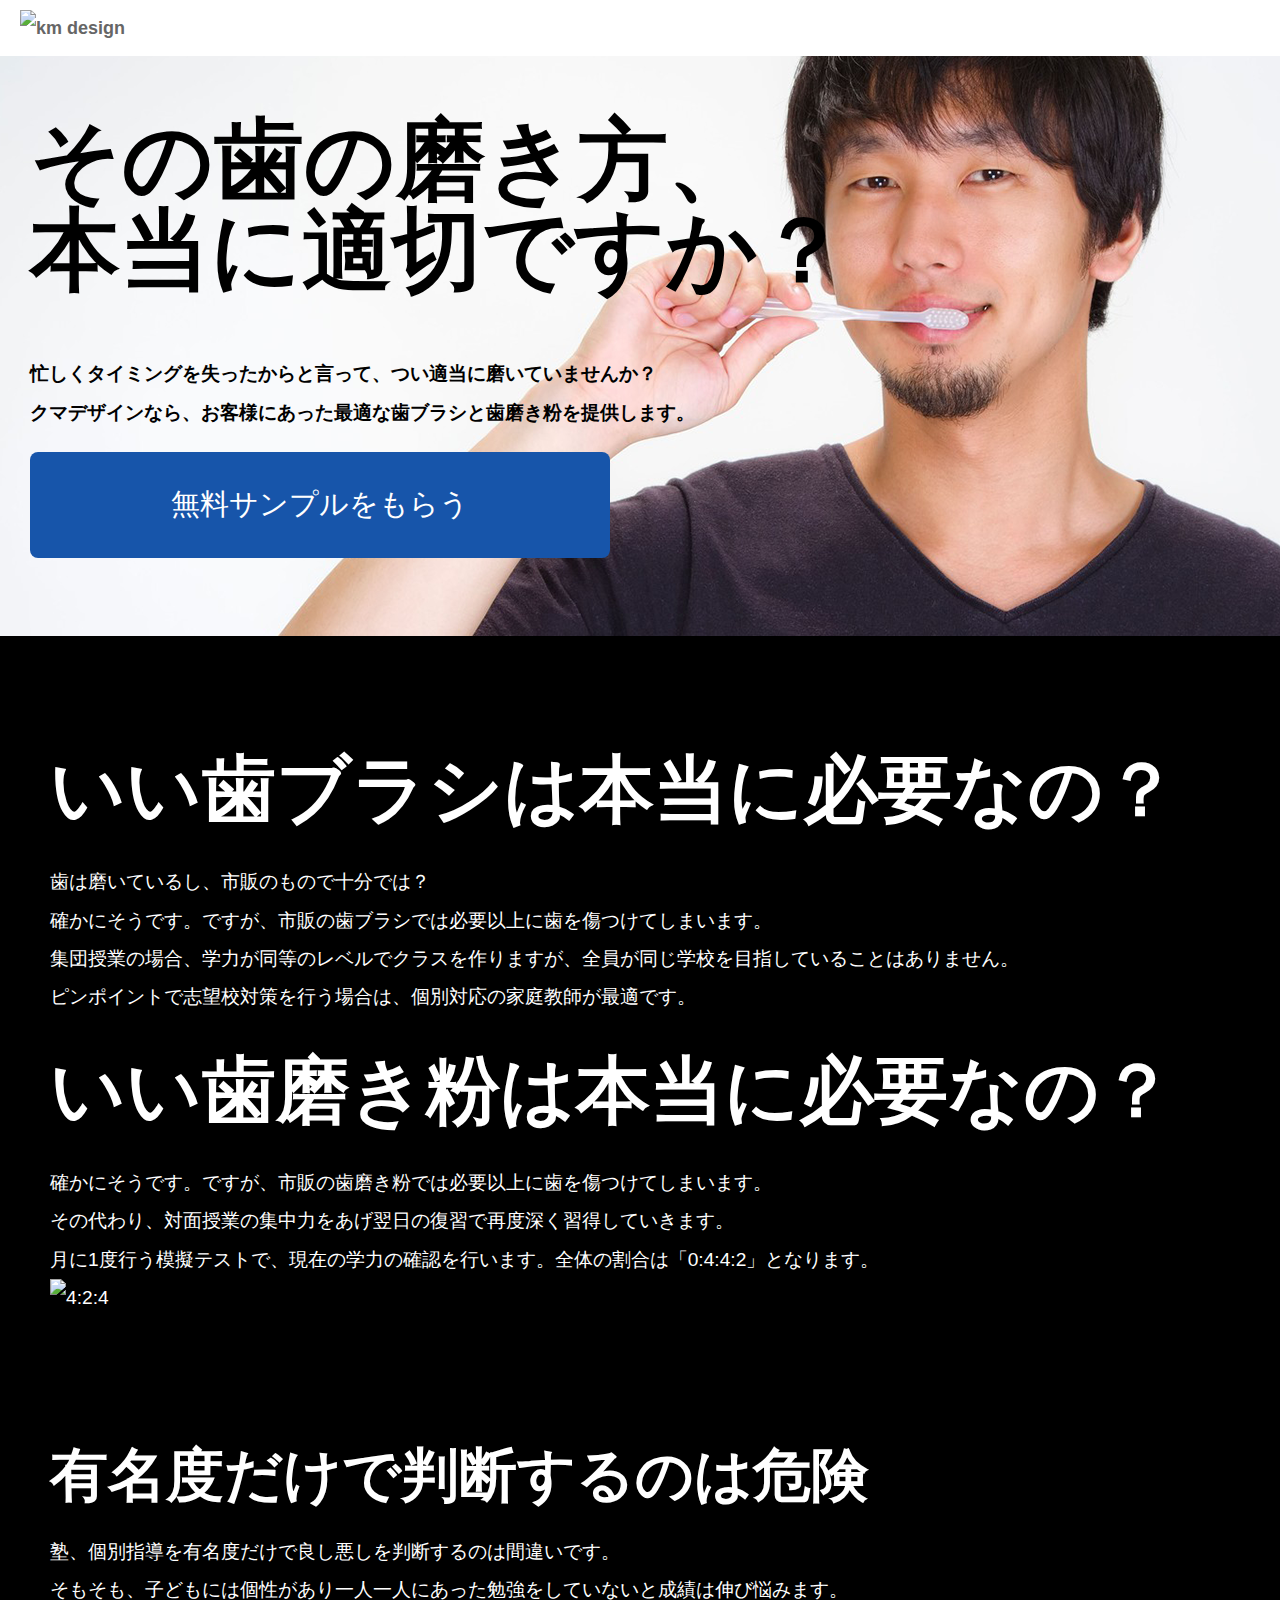
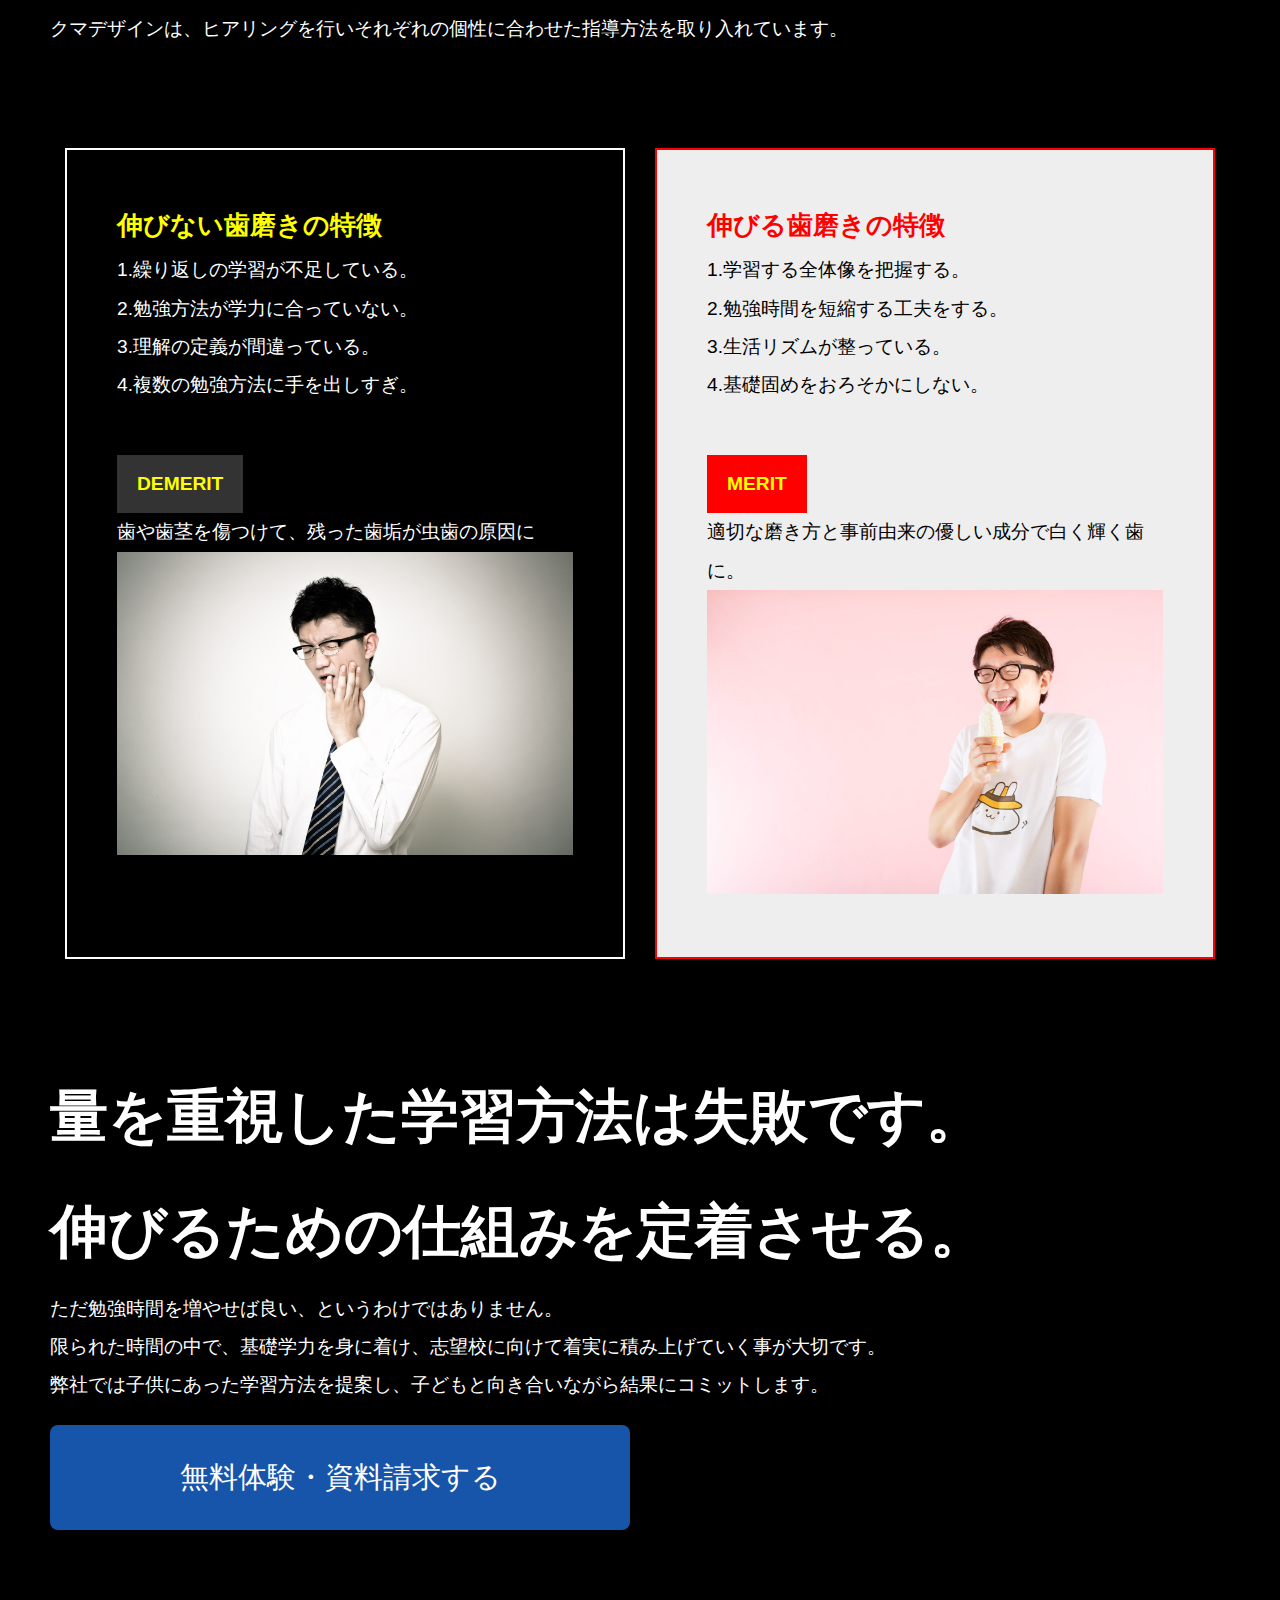
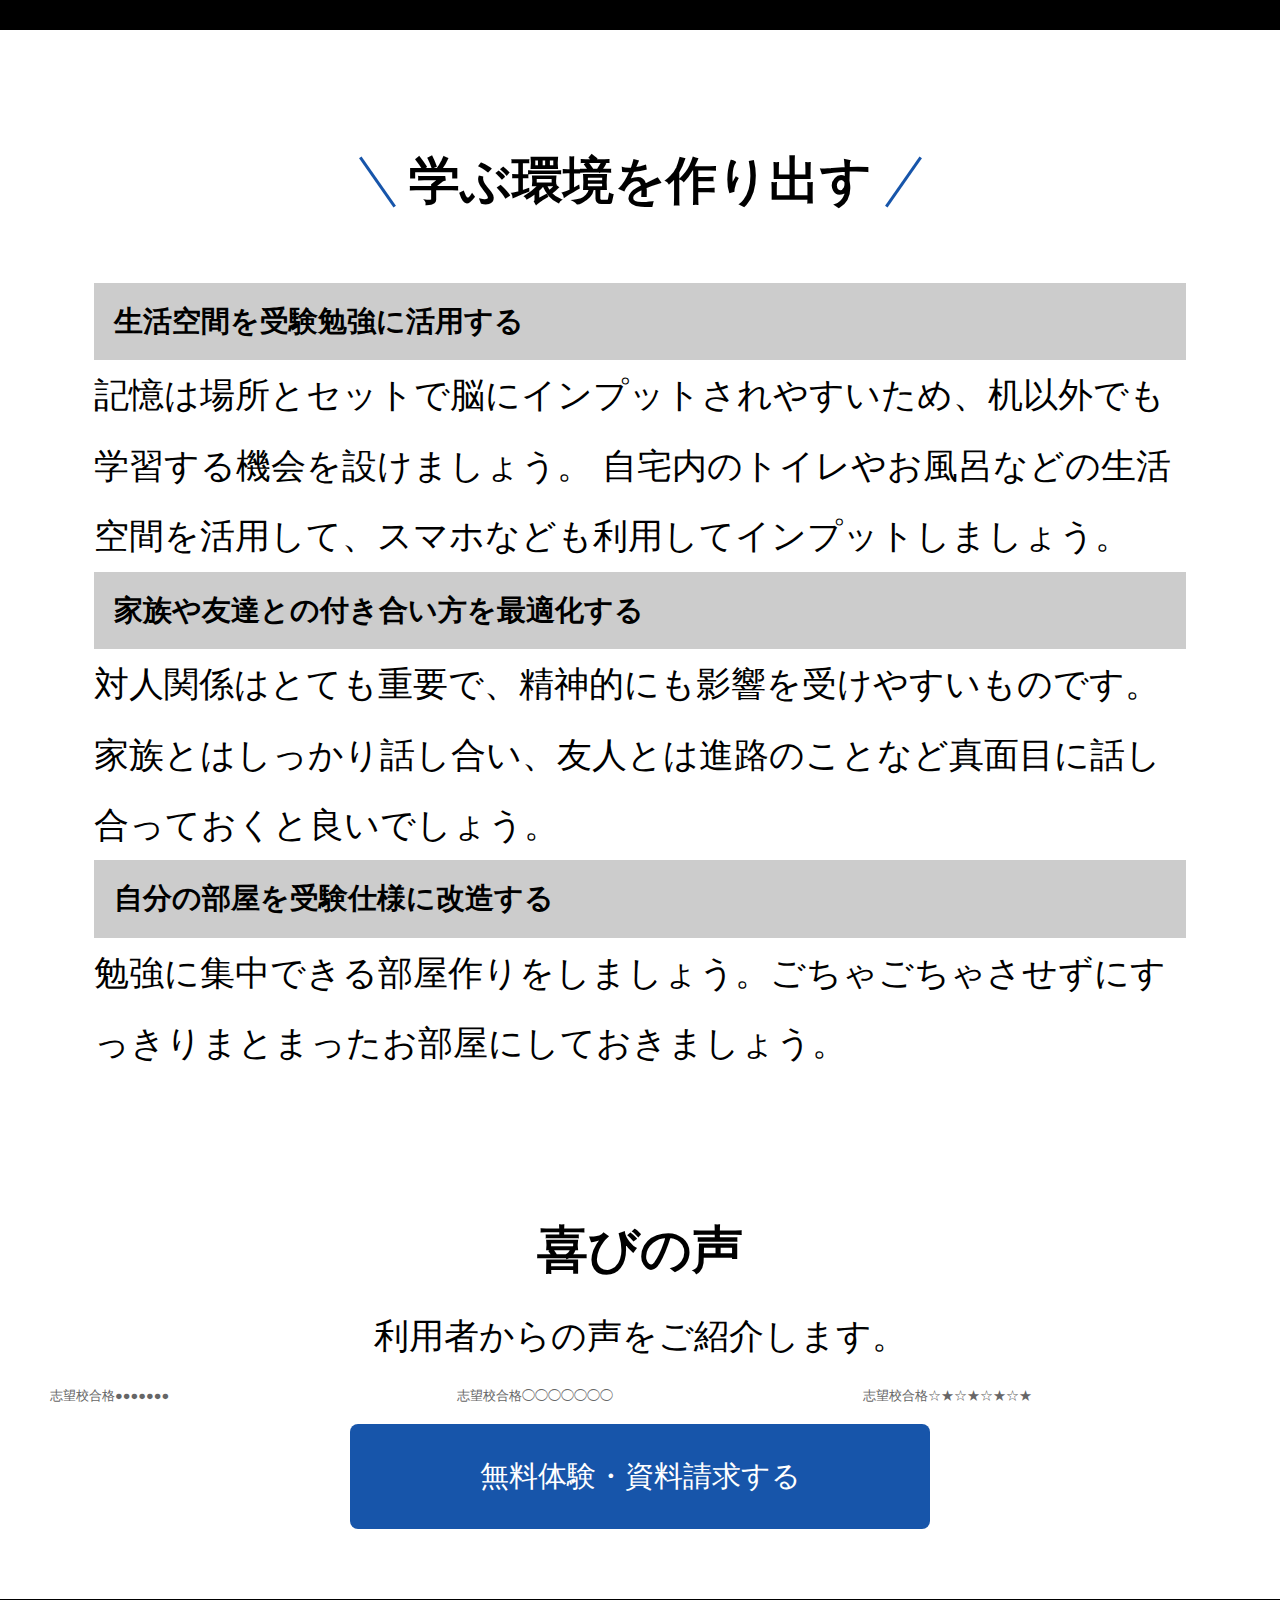
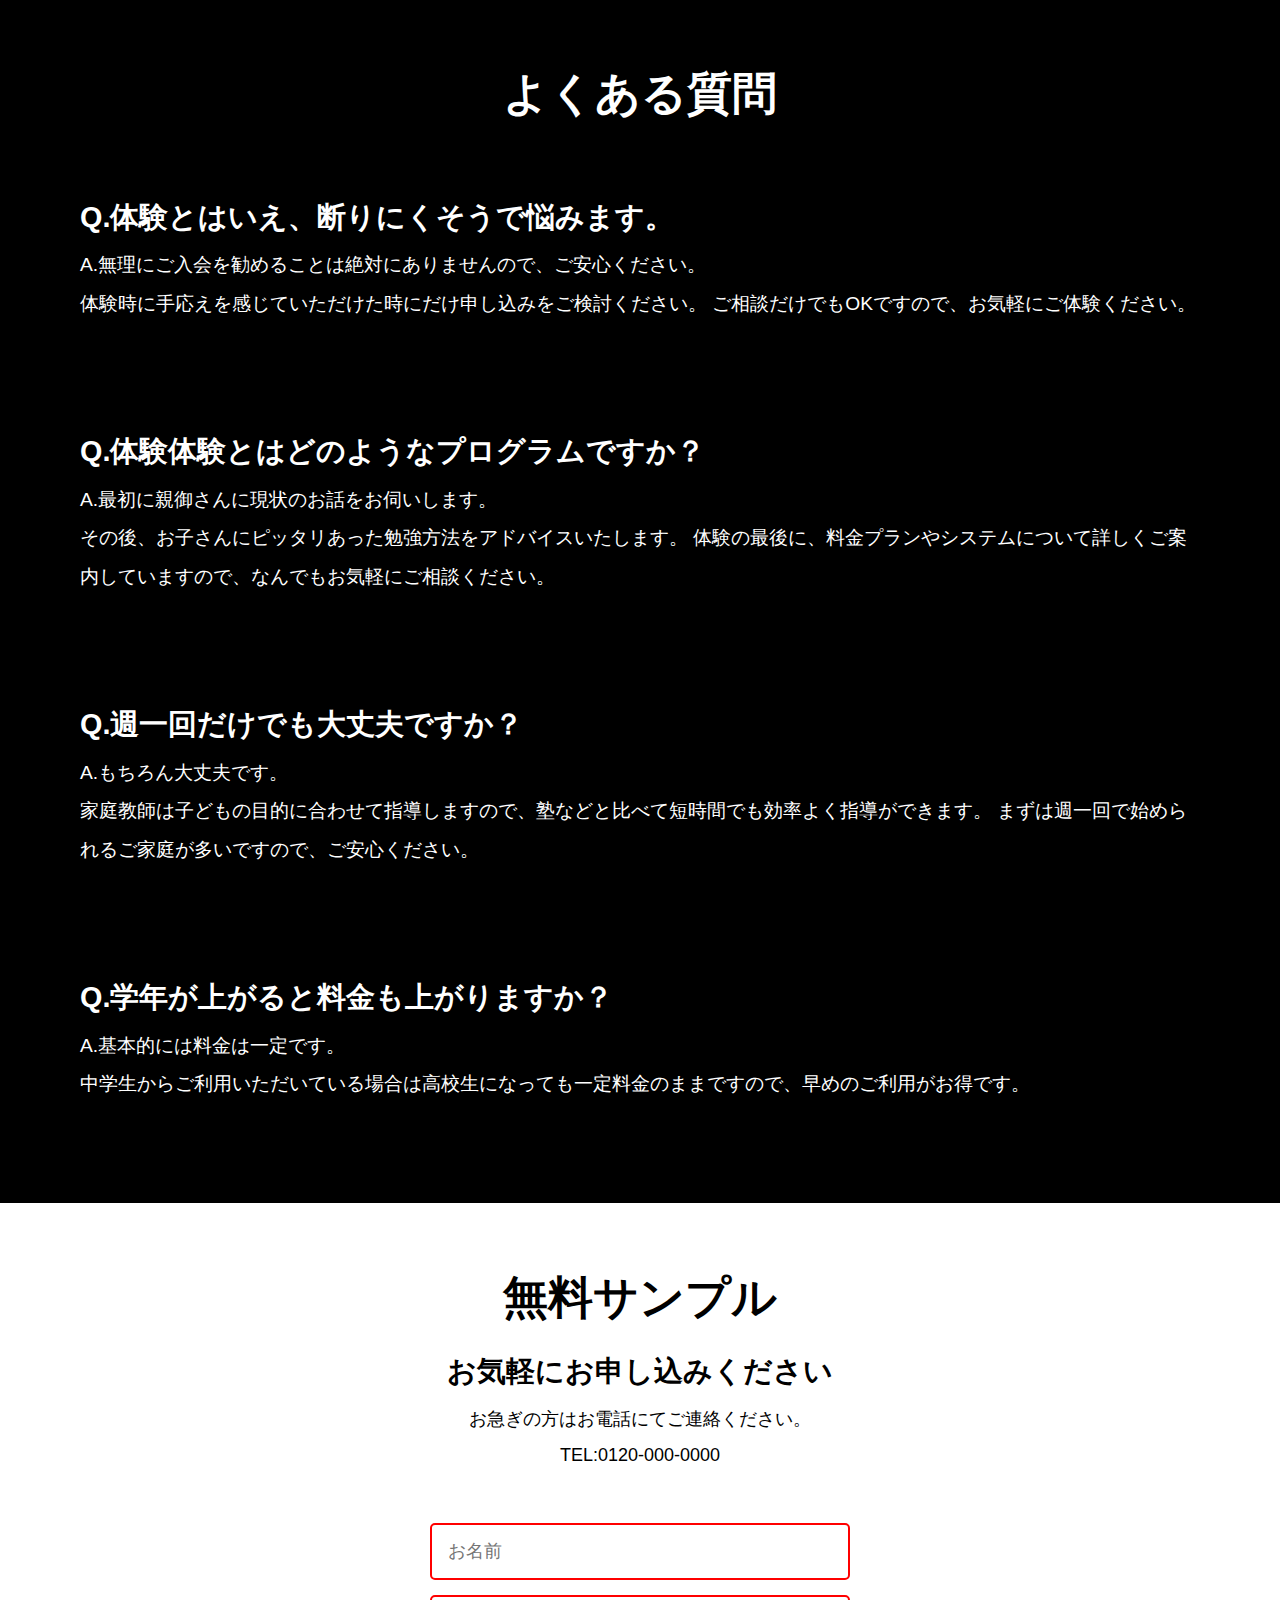
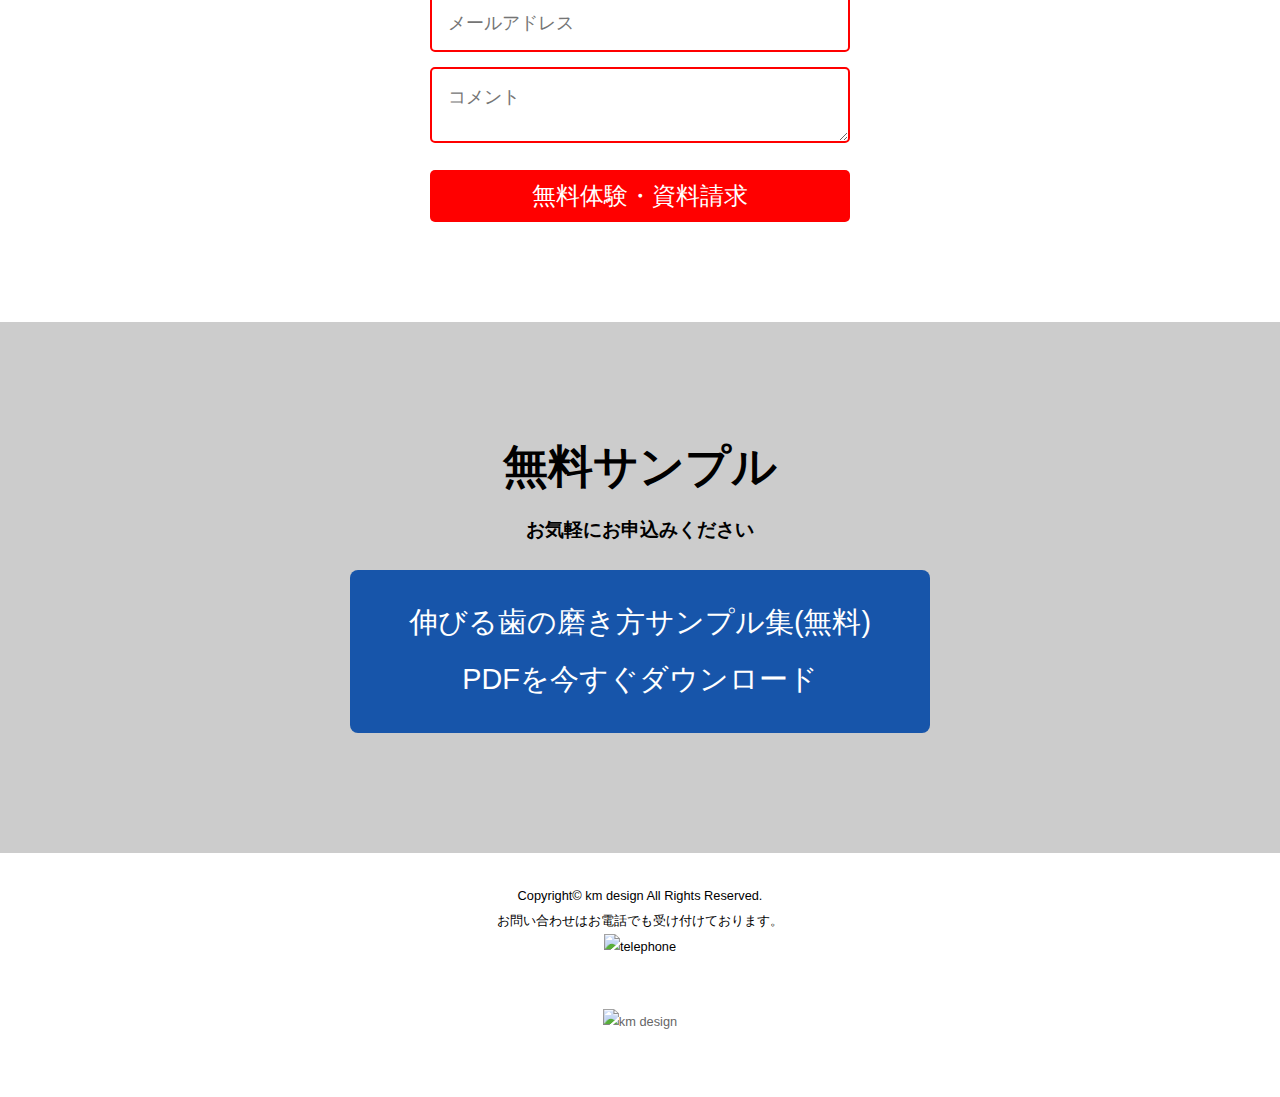
==== web/index.html @ d7f54d6c "Add files via upload" ====
<!doctype html>
<html lang="ja">
<head>
<meta charset="UTF-8">
<title>笑顔と白く輝く歯をつくる「クマデザイン」</title>
<meta name="viewport" content="width=device-width, initial-scale=1">
<meta name="Description" content="業界最安の家庭教師はクマデザイン">
<link href= "style.css" rel="stylesheet" type="text/css">
</head>

<body>
<div id="container">
	
<header>
<h1 id="logo"><a href="#"><img src="../平岡奈月/images/logo.png" alt="km design"></a></h1>
</header>
	
	
<main>
	<section>
	<div class="mainLayer">
		<div class="layer-txt">その歯の磨き方、<br />本当に適切ですか？</div>
		<div class="layer-bg"></div>
		<div class="layer-btn">
			<p>忙しくタイミングを失ったからと言って、つい適当に磨いていませんか？<br />
			クマデザインなら、お客様にあった最適な歯ブラシと歯磨き粉を提供します。</p>
			<div class="btnContactArea">
				<a href="#cta" class="btn_blue"><span class="bl__text">無料サンプルをもらう</span></a>
			</div>
		</div>
</div><!--mainLayer-->
</section>
	
	
	
<section>
	<div class="problem">
		<h2>いい歯ブラシは<span class="break-sm">本当に必要なの？</span></h2>
		<p>歯は磨いているし、市販のもので十分では？<br />
		<span class="break-sm">確かにそうです。</span>ですが、市販の歯ブラシでは必要以上に歯を傷つけてしまいます。<br />
			集団授業の場合、学力が同等のレベルでクラスを作りますが、全員が同じ学校を目指していることはありません。<br />
			ピンポイントで志望校対策を行う場合は、個別対応の家庭教師が最適です。</p>

		<h2>いい歯磨き粉は<span class="break-sm">本当に必要なの？</span></h2>
		<span class="break-sm">確かにそうです。</span>ですが、市販の歯磨き粉では必要以上に歯を傷つけてしまいます。<br />
		その代わり、対面授業の集中力をあげ翌日の復習で再度深く習得していきます。<br />
		<p>月に1度行う模擬テストで、現在の学力の確認を行います。全体の割合は「0:4:4:2」となります。</p>
		<img src="../平岡奈月/images/424.png" alt="4:2:4" class="ai">

		<h3>有名度だけで判断するのは危険</h3>
		<p>塾、個別指導を有名度だけで良し悪しを判断するのは間違いです。<br />
		そもそも、子どもには個性があり一人一人にあった勉強をしていないと成績は伸び悩みます。<br />
		クマデザインは、ヒアリングを行いそれぞれの個性に合わせた指導方法を取り入れています。</p>

			<div class="yesnoRow">
				<div class="yesnoBox">
				<h4>伸びない歯磨きの特徴</h4>
						<p>1.繰り返しの学習が不足している。</p>
						<p>2.勉強方法が学力に合っていない。</p>
						<p>3.理解の定義が間違っている。</p>
						<p>4.複数の勉強方法に手を出しすぎ。</p>
				<h5>DEMERIT</h5>
						<div class="pointDetail">歯や歯茎を傷つけて、残った歯垢が虫歯の原因に</div>
						<img src="images/bad.jpg" alt="虫歯">
				</div>
				<div class="yesnoBox yes">
				<h4>伸びる歯磨きの特徴</h4>
						<p>1.学習する全体像を把握する。</p>
						<p>2.勉強時間を短縮する工夫をする。</p>
						<p>3.生活リズムが整っている。</p>
						<p>4.基礎固めをおろそかにしない。</p>
				<h5>MERIT</h5>
						<div class="pointDetail">適切な磨き方と事前由来の優しい成分で白く輝く歯に。</div>
						<img src="images/good.jpg" alt="笑顔">
				</div>
			</div>

		<h3>量を重視した学習方法は失敗です。<br />伸びるための仕組みを定着させる。</h3>
				<p>ただ勉強時間を増やせば良い、というわけではありません。<br />
					限られた時間の中で、基礎学力を身に着け、志望校に向けて着実に積み上げていく事が大切です。</p>
				<p>弊社では子供にあった学習方法を提案し、子どもと向き合いながら結果にコミットします。</p>
			<div class="btnContactArea">
				<a href="#cta" class="btn_blue"><span class="bl__text">無料体験・資料請求する</span></a>
		</div>
	</div><!--problem-->
	</section>



	<section>
	<div class="howto">
	<h2>学ぶ環境を作り出す</h2>
			<dl>
			<dt>生活空間を受験勉強に活用する</dt>
			<dd>記憶は場所とセットで脳にインプットされやすいため、机以外でも学習する機会を設けましょう。
				自宅内のトイレやお風呂などの生活空間を活用して、スマホなども利用してインプットしましょう。</dd>
			<dt>家族や友達との付き合い方を最適化する</dt>
			<dd>対人関係はとても重要で、精神的にも影響を受けやすいものです。
				家族とはしっかり話し合い、友人とは進路のことなど真面目に話し合っておくと良いでしょう。</dd>
			<dt>自分の部屋を受験仕様に改造する</dt>
			<dd>勉強に集中できる部屋作りをしましょう。ごちゃごちゃさせずにすっきりまとまったお部屋にしておきましょう。</dd>
			</dl>
	</div><!--howto-->
	</section>




	<section>
	<div class="works">
	<h2>喜びの声</h2>
	<p class="text-center">利用者からの声をご紹介します。</p>
			<div class="worksRow">
				<div class="worksBox">
						<a href="#" target="_blank"><img src="../平岡奈月/images/dog_douzo_kochirahe.png" alt=""><br />志望校合格●●●●●●●</a>
				</div>
				<div class="worksBox">
						<a href="#" target="_blank"><img src="../平岡奈月/images/fantsy_haneinu.png" alt=""><br />志望校合格◯◯◯◯◯◯◯</a>
				</div>
				<div class="worksBox">
						<a href="#" target="_blank"><img src="../平岡奈月/images/youkai_jinmenken.png" alt=""><br />志望校合格☆★☆★☆★☆★</a>
				</div>
				</div>
				<div class="btnContactArea">
						<a href="#cta" class="btn_blue m-auto"><span class="bl__text">無料体験・資料請求する</span></a>
				</div>
	</div><!--/works-->
	</section>




	<section>
	<div class="faq">
	<h2>よくある質問</h2>
		<div class="faqList">
			<div class="faqTitle">Q.体験とはいえ、断りにくそうで悩みます。</div>
				<div class="faqDetail">
				A.無理にご入会を勧めることは絶対にありませんので、ご安心ください。<br />
				体験時に手応えを感じていただけた時にだけ申し込みをご検討ください。
				ご相談だけでもOKですので、お気軽にご体験ください。
				</div>
			</div>
			<div class="faqList">
			<div class="faqTitle">Q.体験体験とはどのようなプログラムですか？</div>
				<div class="faqDetail">
				A.最初に親御さんに現状のお話をお伺いします。<br />
				その後、お子さんにピッタリあった勉強方法をアドバイスいたします。
				体験の最後に、料金プランやシステムについて詳しくご案内していますので、なんでもお気軽にご相談ください。
				</div>
			</div>
				<div class="faqList">
			<div class="faqTitle">Q.週一回だけでも大丈夫ですか？</div>
				<div class="faqDetail">
				A.もちろん大丈夫です。<br />
				家庭教師は子どもの目的に合わせて指導しますので、塾などと比べて短時間でも効率よく指導ができます。
				まずは週一回で始められるご家庭が多いですので、ご安心ください。
				</div>
			</div>
			<div class="faqList">
			<div class="faqTitle">Q.学年が上がると料金も上がりますか？</div>
				<div class="faqDetail">
				A.基本的には料金は一定です。<br />
				中学生からご利用いただいている場合は高校生になっても一定料金のままですので、早めのご利用がお得です。
				</div>
			</div>
	</div><!--faq-->
	</section>



	<section id="cta">
	<div class="cta">
	<h2>無料サンプル</h2>
	<h3>お気軽にお申し込みください</h3>
		<p>お急ぎの方はお電話にてご連絡ください。<br />TEL:0120-000-0000</p>
			<form>
				<input name="name" type="text" class="feedback-input" placeholder="お名前"/>
				<input name="email" type="text" class="feedback-input" placeholder="メールアドレス"/>
				<textarea name="text" class="feedback-input" placeholder="コメント"></textarea>
				<input type="submit" value="無料体験・資料請求"/>
			</form>
	</div><!--/cta-->
	</section>



	<section>
	<div class="download">
	<h2>無料サンプル</h2>
	<h3>お気軽にお申込みください</h3>
		<div class="btnContactArea">
			<a href="#cta" class="btn_blue m-auto"><span class="bl__text">伸びる歯の磨き方サンプル集(無料)<br />
			PDFを今すぐダウンロード</span></a>
		</div>
	</div><!--/download-->
	</section>
</main>

	
	
<footer>
<small>Copyright&copy; km design All Rights Reserved.</small><br />
お問い合わせはお電話でも受け付けております。
		<div><img src="../平岡奈月/images/footer_tel.jpg" alt="telephone"></div>
		<div class="footer-logo"><a href="#"><img src="../平岡奈月/images/logo.png" alt="km design"></a></div>
</footer>
	
</div><!--/container-->
</body>
</html>
---- web/style.css ----
@charset "UTF-8";
*{	
	box-sizing: border-box;
	margin: 0px;
	padding: 0px; 
	font-size: 100%;
}
body{
	margin: 0px;
	padding: 0px;
	color: #000;
	font-family: "遊ゴシック　Medium","Yu Gothic Medium","游ゴシック体",YuGothic,"ヒラギノ角ゴ　Pro W3", "Hiragino Kaku Gothic Pro","メイリオ",Meiryo, "MS Pゴシック","MS PGothic",sans-serif;
	font-size: 18px;
	line-height: 2;
	background: #fff;
}
img{
	border: none;
	max-width: 100%;
	height: auto;
}
a{
	color: #666;
	text-decoration: none;
	transition: 0.3s;
}

.text-center{text-align: center;}
.text-right{text-align: right;}
.text-left{text-align: left;}
.m-auto{margin: auto;}

#container{
	max-width: 1400px;
	margin: 0 auto;
	padding: 0;
}
header{padding: 10px 20px;}
header #logo img{width: 140px;}
footer{
	text-align: center;
	padding: 30px 0px 10px;
	font-size: 0.8rem;
}
footer .footer-logo{
	width: 100px;
	margin: 50px auto;
}
/*スマホ調整用*/
@media screen and (max-width:767px){
	#container{width: auto;}
	footer{
		text-align: center;
		padding: 10px;
		}
	.break-sm{display: block;}
}


.mainLayer{
	position: relative;
	height: 580px;
}
.mainLayer .layer-txt{
	line-height: 1;
	font-size: 5.6rem;
	font-weight: bold;
	padding: 60px 30px;
}
.mainLayer .layer-bg{
	width: 1400px;
	height: 580px;
	background:url("images/hamigakimen.png")no-repeat bottom right;
	position: absolute;
	z-index: -1;
	right: 0;
	bottom: 0;
}
.mainLayer .layer-btn{
	padding: 0px 30px;
}
.mainLayer .layer-btn p {
	font-size: 1.2rem;
	font-weight: bold;
}
/*スマホ調整用*/
@media screen and (max-width:767px){
	.mainLayer{height: auto;}
	.mainLayer .layer-txt{
		font-size: 2.2rem;
		padding: 40px 10px;
	}
	.mainLayer .layer-bg{
		width: auto;
		height: 460px;
		position: initial;
	}
	.mainLayer .layer-btn{
		padding: 30px 20px;
		width: auto;
	}
}


.problem{
	background: #000;
	font-size: 1.2rem;
	color: #fff;
	padding: 80px 50px;
}
.problem h2{
	font-size: 4.6rem; 
	font-weight: bold;
}
.problem h3{
	font-size: 3.6rem; 
	font-weight: bold;
	margin-top: 100px;
}
.problem h4{
	font-size: 1.6rem; 
	font-weight: bold;
	color: #ff0;
}
.problem h5{
	font-size: 1.2rem;
	font-weight: bold;
	color: #ff0;
	background: #333;
	display: inline-block;
	padding: 10px 20px;
	margin-top: 50px;
}
.problem img.ai{width: 80%}
.problem .yesnoRow{
	display: flex;
	justify-content: space-between;
	margin-top: 100px;
}
.problem .yesnoBox{
	width: 50%;
	border: solid 2px #fff;
	padding: 50px;
	margin: 0 15px;
}
.problem .yes{
	background: #eee;
	color: #000;
	border: solid 2px #f00;
}
.problem .yes h4{color: #f00;}
.problem .yes h5{background: #f00;}
/*スマホ調整用*/
@media screen and (max-width:767px){
	.problem {padding: 50px 20px;}
	.problem h2{
		font-size: 2.4rem;
		color: #ff0;
		line-height: 1.2;
		margin-bottom: 20px;
	}
	.problem h3{
		font-size: 2.2rem;
		color: #ff0;
		line-height: 1.2;
		margin-bottom: 20px;
	}
	.problem img.ai{width: 100%;}
	.problem .yesnoRow{display: block;}
	.problem .yesnoBox{
		width: 100%;
		padding: 20px;
		margin: 0 0 50px 0;}
}



.howto{
	font-size:2.2rem;
	color: #000;
	padding: 50px 30px;
	margin: auto;
	width: 90%;
}
.howto h2{
	font-size: 3.2rem; 
	font-weight: bold; 
	display: flex;
	justify-content: center;
	align-items: center;
	margin: 50px 0;
}
.howto h2::before, .howto h2::after{
	content:'';
	width: 3px;
	height: 60px;
	background: #1755aa;
}
.howto h2::before{
	margin-right: 30px;
	transform: rotate(-35deg);
}
.howto h2::after{
	margin-left: 30px;
	transform: rotate(35deg);
}
.howto dl{
	padding: 0px 0px;
	margin-bottom: 20px;
}
.howto dt{
	font-size: 1.8rem;
	font-weight: bold;
	background: #ccc;
	padding: 10px 20px;
}
.howt dd{
	font-size: 1.2rem;
	margin-bottom: 50px;
}
/*スマホ調整用*/
@media screen and (max-width:767px){
	.howto{
		padding: 0;
		width: 98%;
	}
	.howto h2{
		font-size: 1.8rem;
		padding: 20px 0;
	}
	.howto dt{font-size: 1.4rem;}
	.howto dd{padding: 20px;}
}




.works{
	font-size: 2.2rem;
	color: #000;
	padding: 50px 30px;
}
.works h2{
	font-size: 3.2rem;
	font-weight: bold;
	text-align: center;
}
.works .worksRow{
	display: flex;
	justify-content: space-between;
}
.works .worksRow .worksBox{
	width: calc(100%/3);
	padding: 0 20px;
	font-size: 0.8rem;
	line-height: 1rem;
}
/*スマホ調整用*/
@media screen and (max-width:767px){
	.works h2{font-size: 2.2rem;}
	.works p{font-size: 1.2rem;}
	.works .worksRow .worksbox{padding: 0 5px;}
}



.faq{
	background: #000;
	font-size: 1.2rem;
	color: #fff;
	padding: 50px 30px;
}
.faq h2{
	font-size: 2.8rem;
	font-weight: bold;
	text-align: center;
}
.faqList{padding: 50px;}
.faq .faqTitle{
	font-size: 1.8rem;
	font-weight: bold;}
.faq .faqDetail{    }
/*スマホ調整用*/
@media screen and (max-width:767px){
	.faq {padding: 30px 20px;}
	.faq .h2{
		font-size: 2.2rem;
		color: #ff0;
	}
	.faqList{
		padding: 0px 0px 50px 0px;
	}
}




.cta{
	padding: 50px 30px;
}
.cta h2{
	font-size: 2.8rem;
	font-weight: bold;
	text-align: center;
}
.cta h3{
	font-size: 1.8rem;
	font-weight: bold;
	text-align: center;
}
.cta p{text-align: center;}
.cta form{
	max-width: 420px;
	margin: 50px auto;
}
.cta .feedback-input{
	border-radius: 5px;
	border: 2px solid #f00;
	padding: 16px;
	margin-bottom: 15px;
	width: 100%;
}
.cta .feedback-input:focus{border: 2px solid #000;}
.ct textarea{
	height: 150px;
	line-height: 150%;
	resize: vertical;
}
[type="submit"]{
	width: 100%;
	background: #f00;
	border-radius: 5px;
	border: 0;
	cursor: pointer;
	color: #fff;
	font-size: 24px;
	padding: 10px 0px;
	transition: all 0.3s;
}
[type="submit"]:hover{background: #000;}
/*スマホ調整用*/
@media screen and (max-width:767px){
	.cta{padding: 30px 20px;}
	.cta h2{font-size: 1.8rem;}
}




.download{
	background: #ccc;
	padding: 100px 20px;
}
.download h2{
	font-size: 2.8rem;
	font-weight: bold;
	text-align: center;
}
.download h3{
	font-size: 1.2rem;
	font-weight: bold;
	text-align: center;
}
.download p{
	text-align: center;
	padding: 20px;
}
/*スマホ調整用*/
@media screen and (max-width:767px){
	.download{padding: 50px 20px;}
	.download h2{font-size: 1.8rem;}
	.download h3{text-align: left;}
	.download p{text-align: left;}
}




.btnContactArea{margin: 20px 0;}
.btnContactArea a.btn_blue{
	display: block;
	padding: 1.5rem 3.0rem;
	border-radius: 8px;
	transform: 0.3s;
	max-width: 580px;
	background: #1755aa;
}
.btnContactArea a.btn_blue span.bl__text{
	display: block;
	position: relative;
	text-align: center;
	color: #fff;
	font-size: 1.8rem;
}
a.btn_blue:hover{background: #01b5d0;}
/*スマホ調整用*/
@media screen and (max-width:767px){
	.btnContactArea a.btn_blue{
		max-width: 100px;
		padding: 1.5rem 1.2rem;
	}
	.btnContactArea a.btn_blue span.bl__text{font-size: 1.2rem;}
}
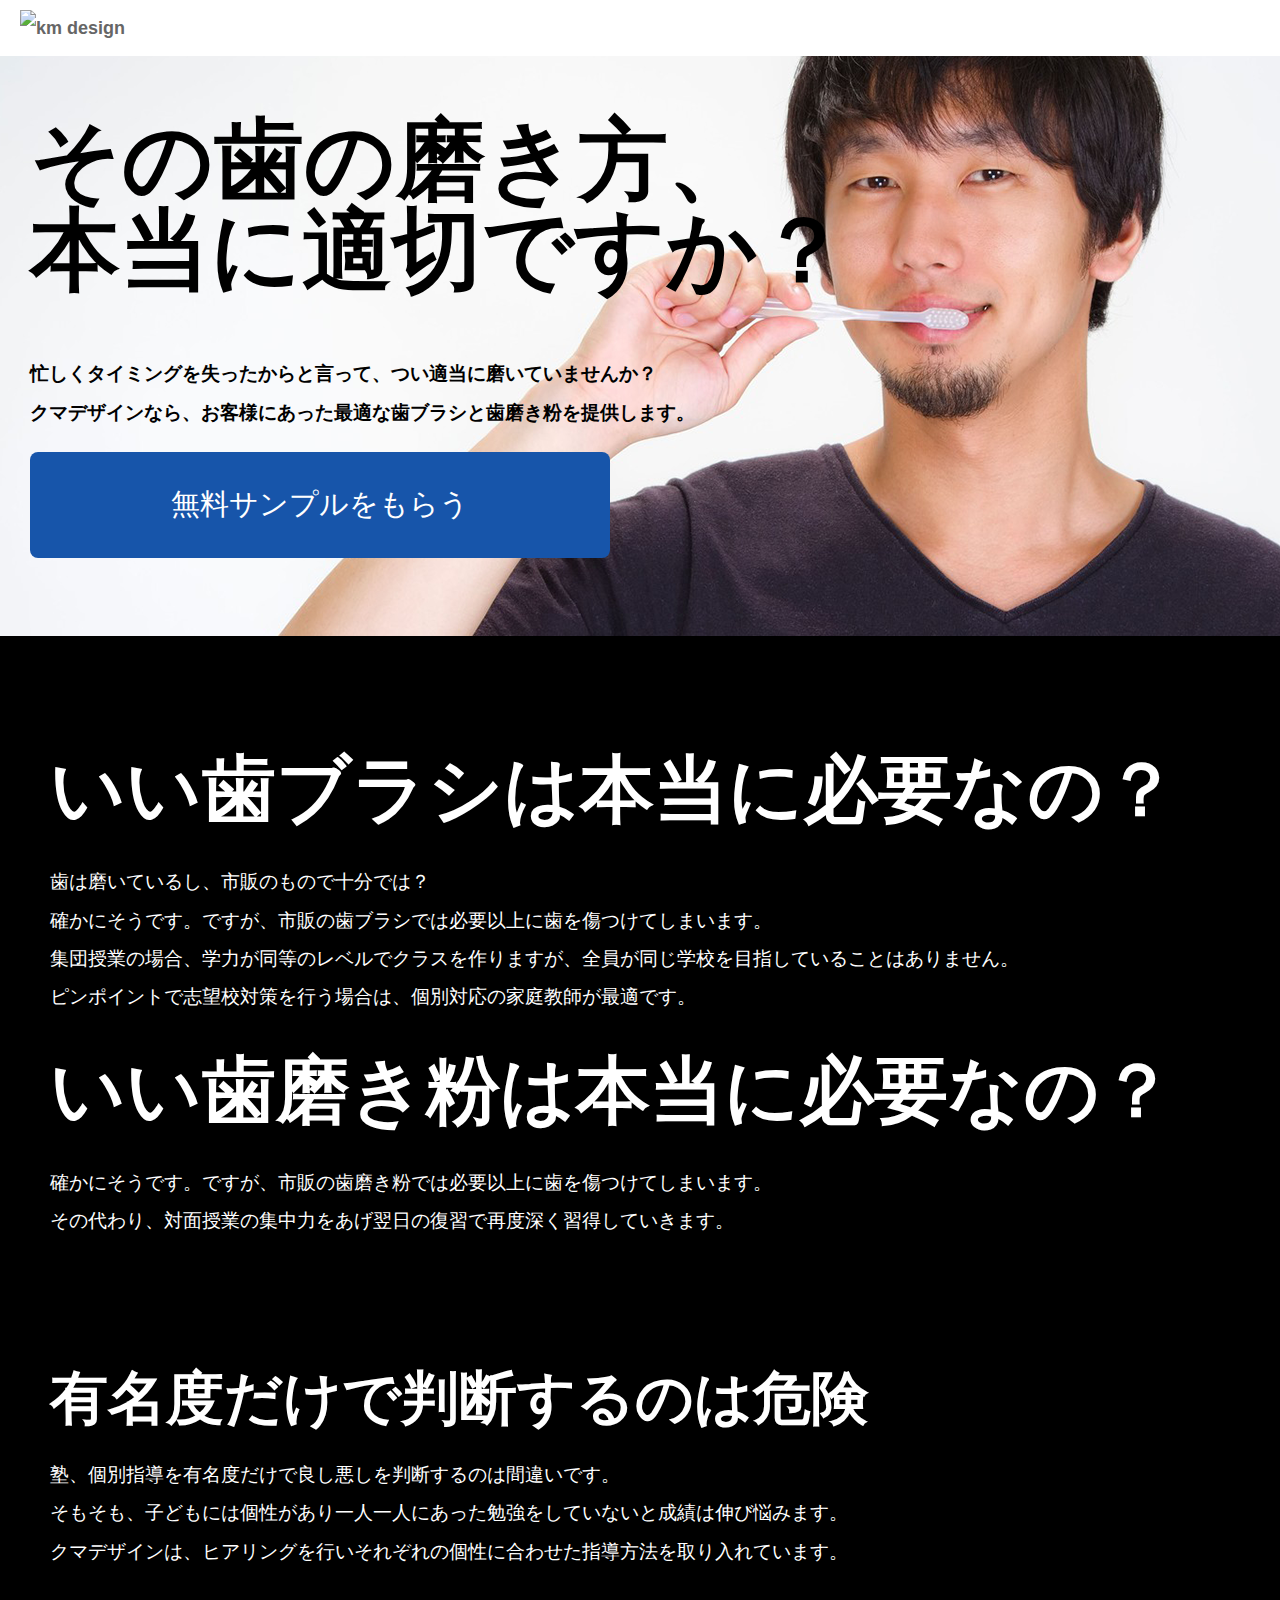
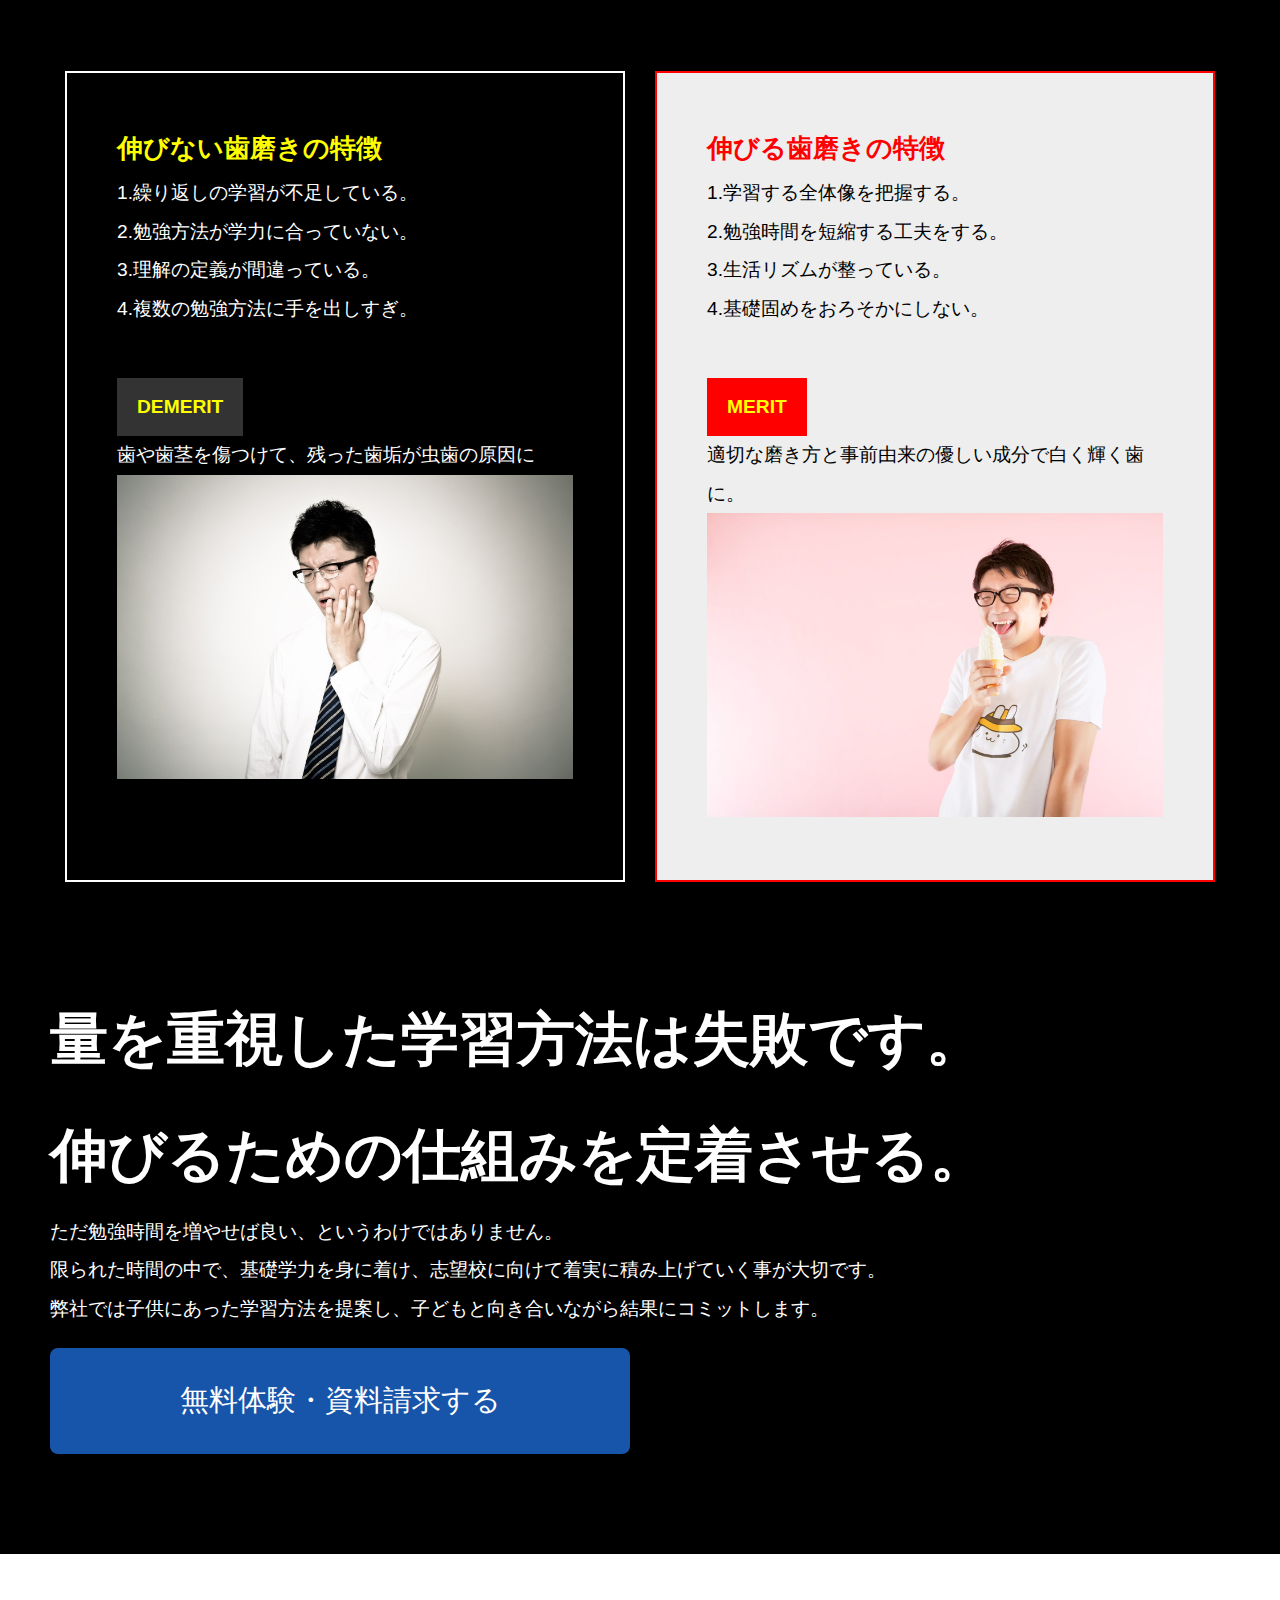
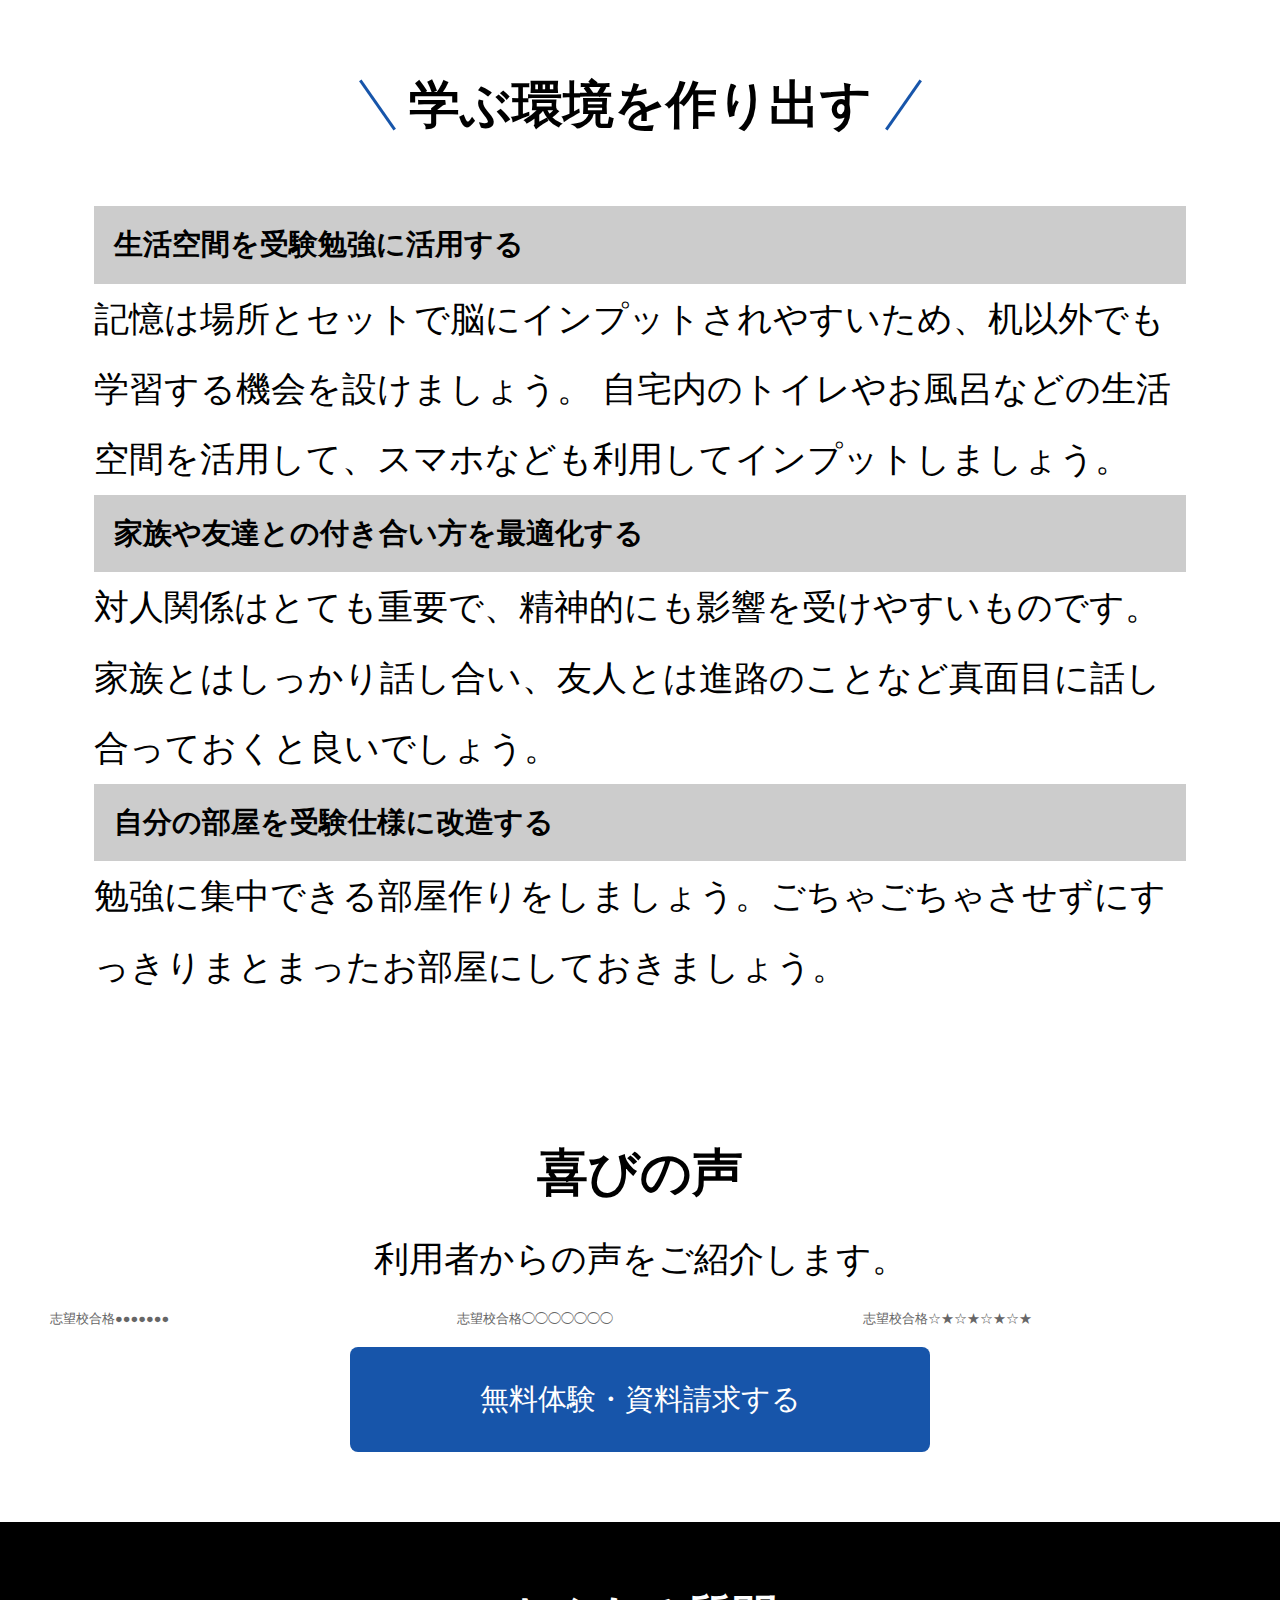
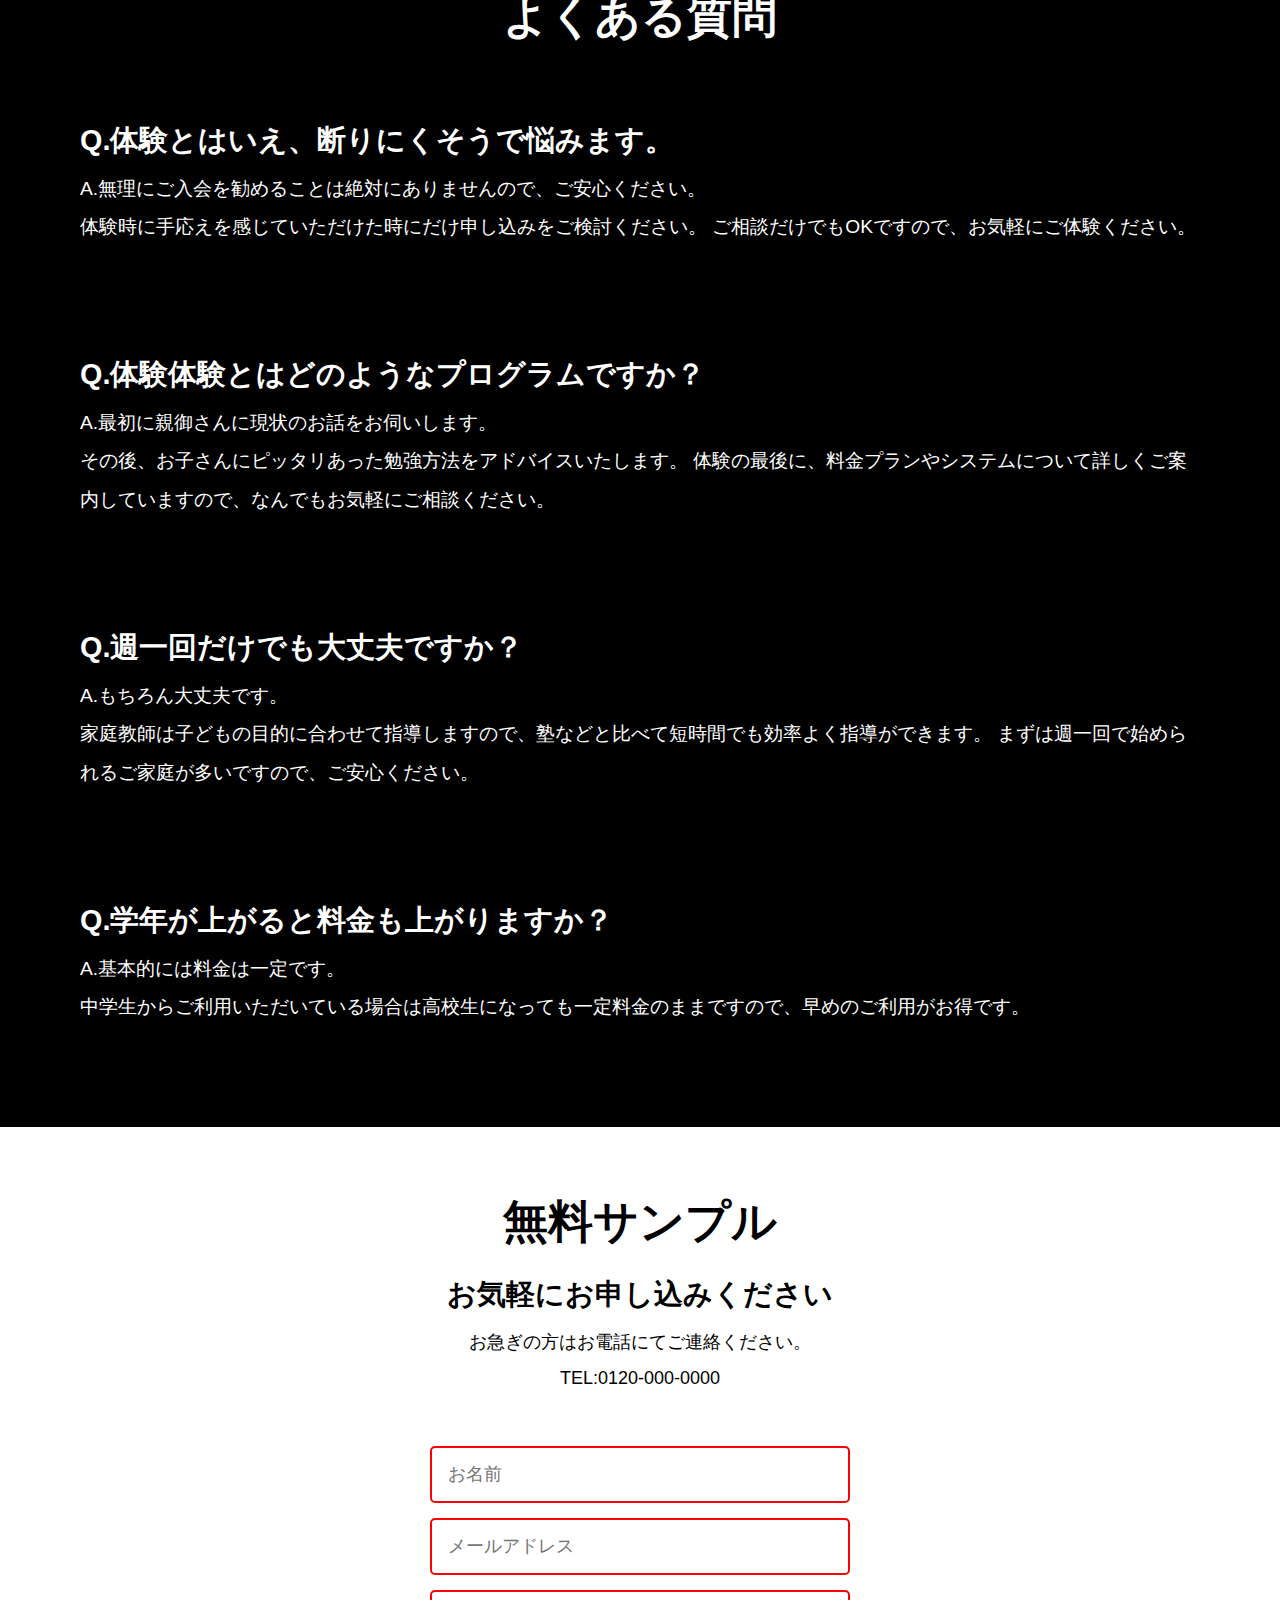
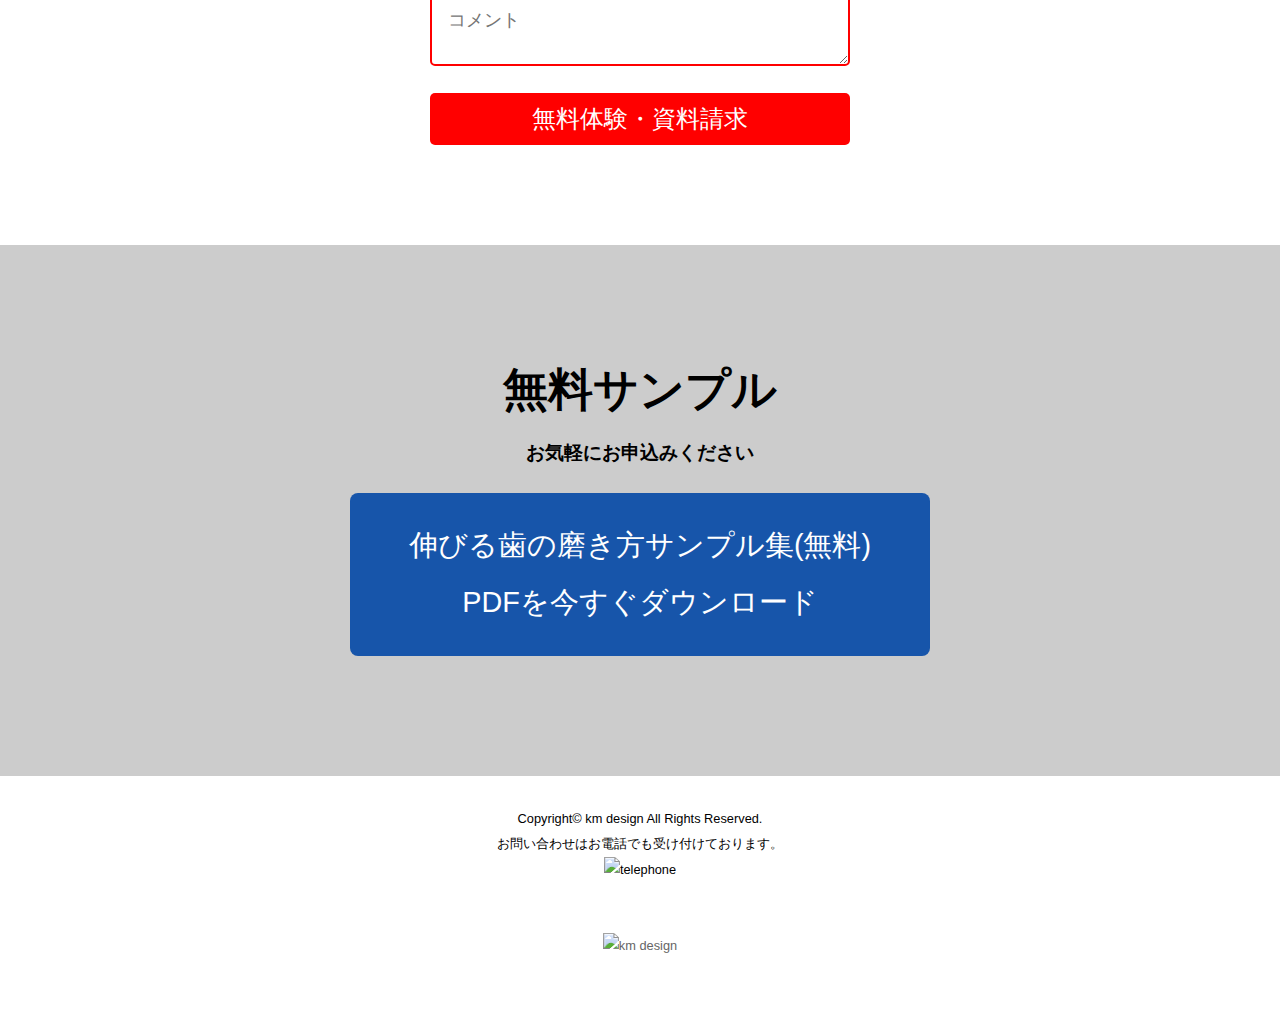
==== commit c8fe07af: "Add files via upload" ====
--- a/web/index.html
+++ b/web/index.html
@@ -12,7 +12,7 @@
 <div id="container">
 	
 <header>
-<h1 id="logo"><a href="#"><img src="../平岡奈月/images/logo.png" alt="km design"></a></h1>
+<h1 id="logo"><a href="#"><img src="../lp_tutor/images/logo.png" alt="km design"></a></h1>
 </header>
 	
 	
@@ -44,8 +44,7 @@
 		<h2>いい歯磨き粉は<span class="break-sm">本当に必要なの？</span></h2>
 		<span class="break-sm">確かにそうです。</span>ですが、市販の歯磨き粉では必要以上に歯を傷つけてしまいます。<br />
 		その代わり、対面授業の集中力をあげ翌日の復習で再度深く習得していきます。<br />
-		<p>月に1度行う模擬テストで、現在の学力の確認を行います。全体の割合は「0:4:4:2」となります。</p>
-		<img src="../平岡奈月/images/424.png" alt="4:2:4" class="ai">
+		
 
 		<h3>有名度だけで判断するのは危険</h3>
 		<p>塾、個別指導を有名度だけで良し悪しを判断するのは間違いです。<br />
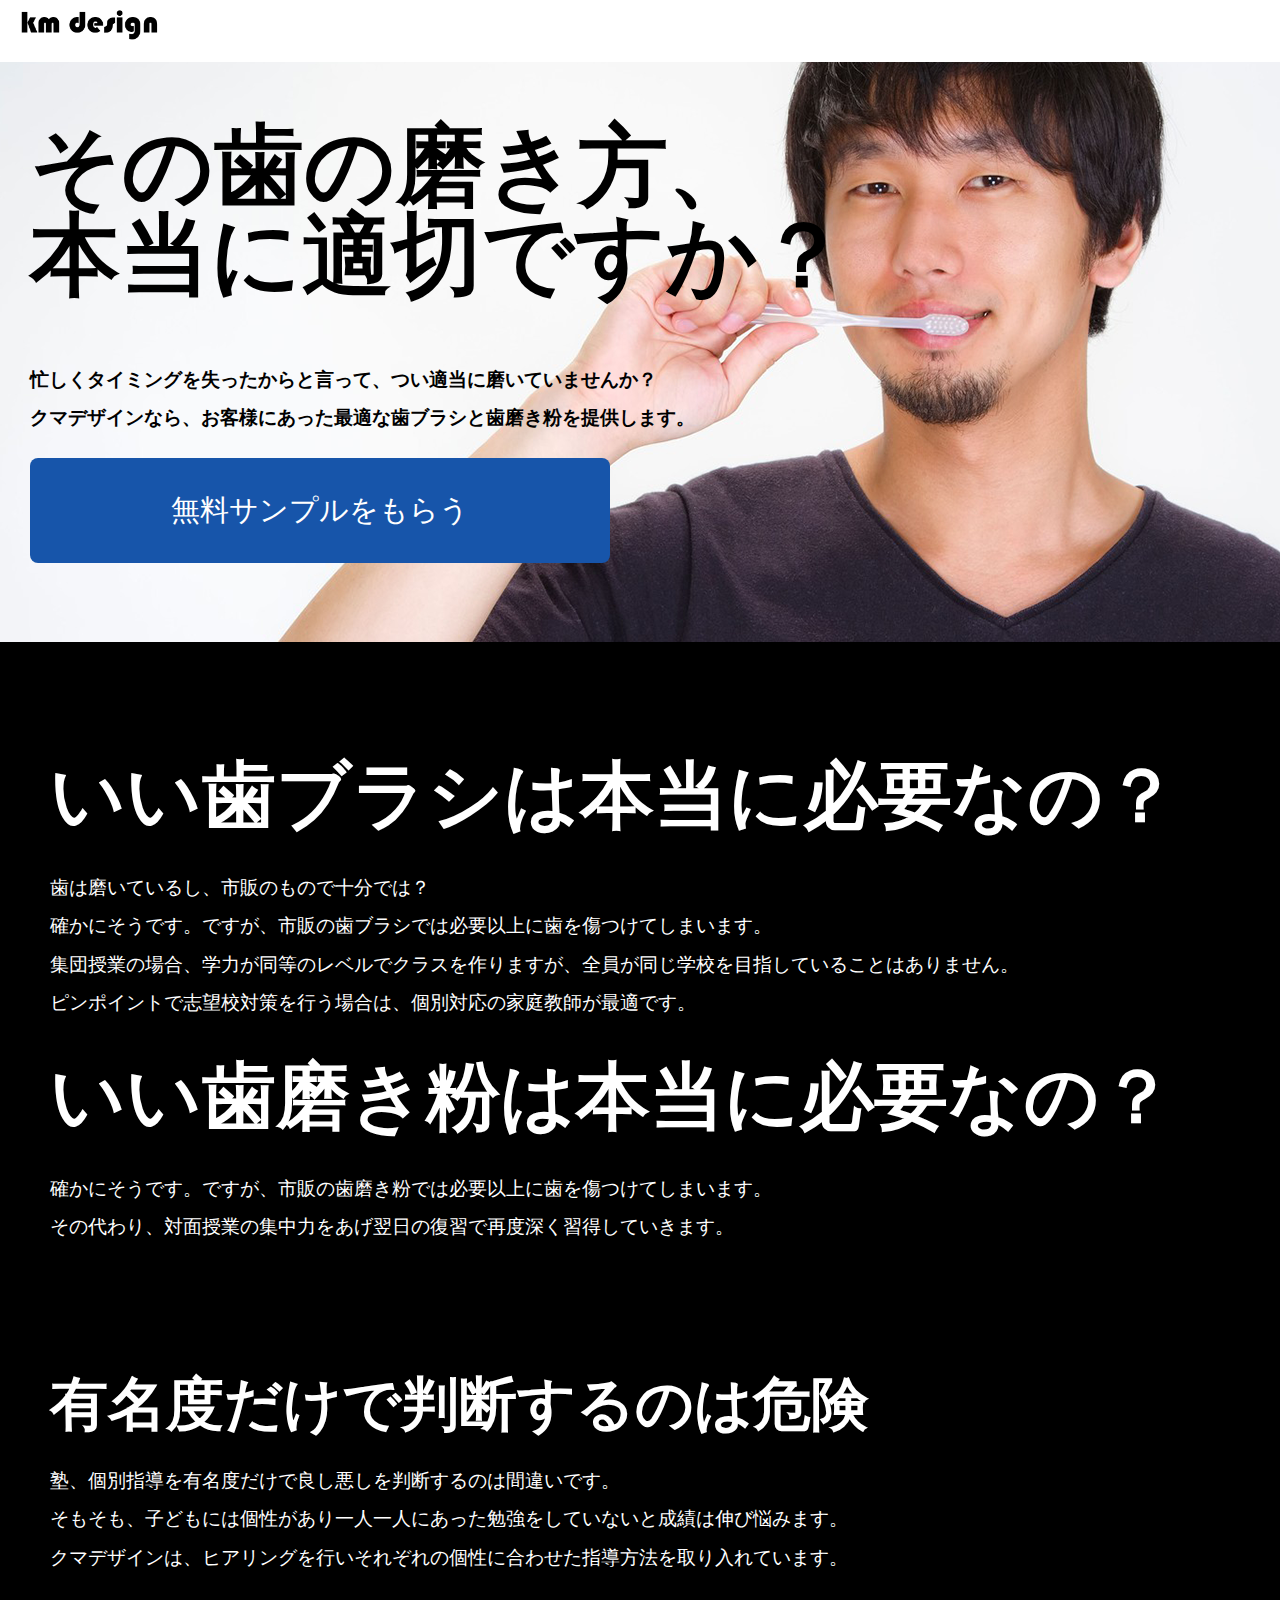
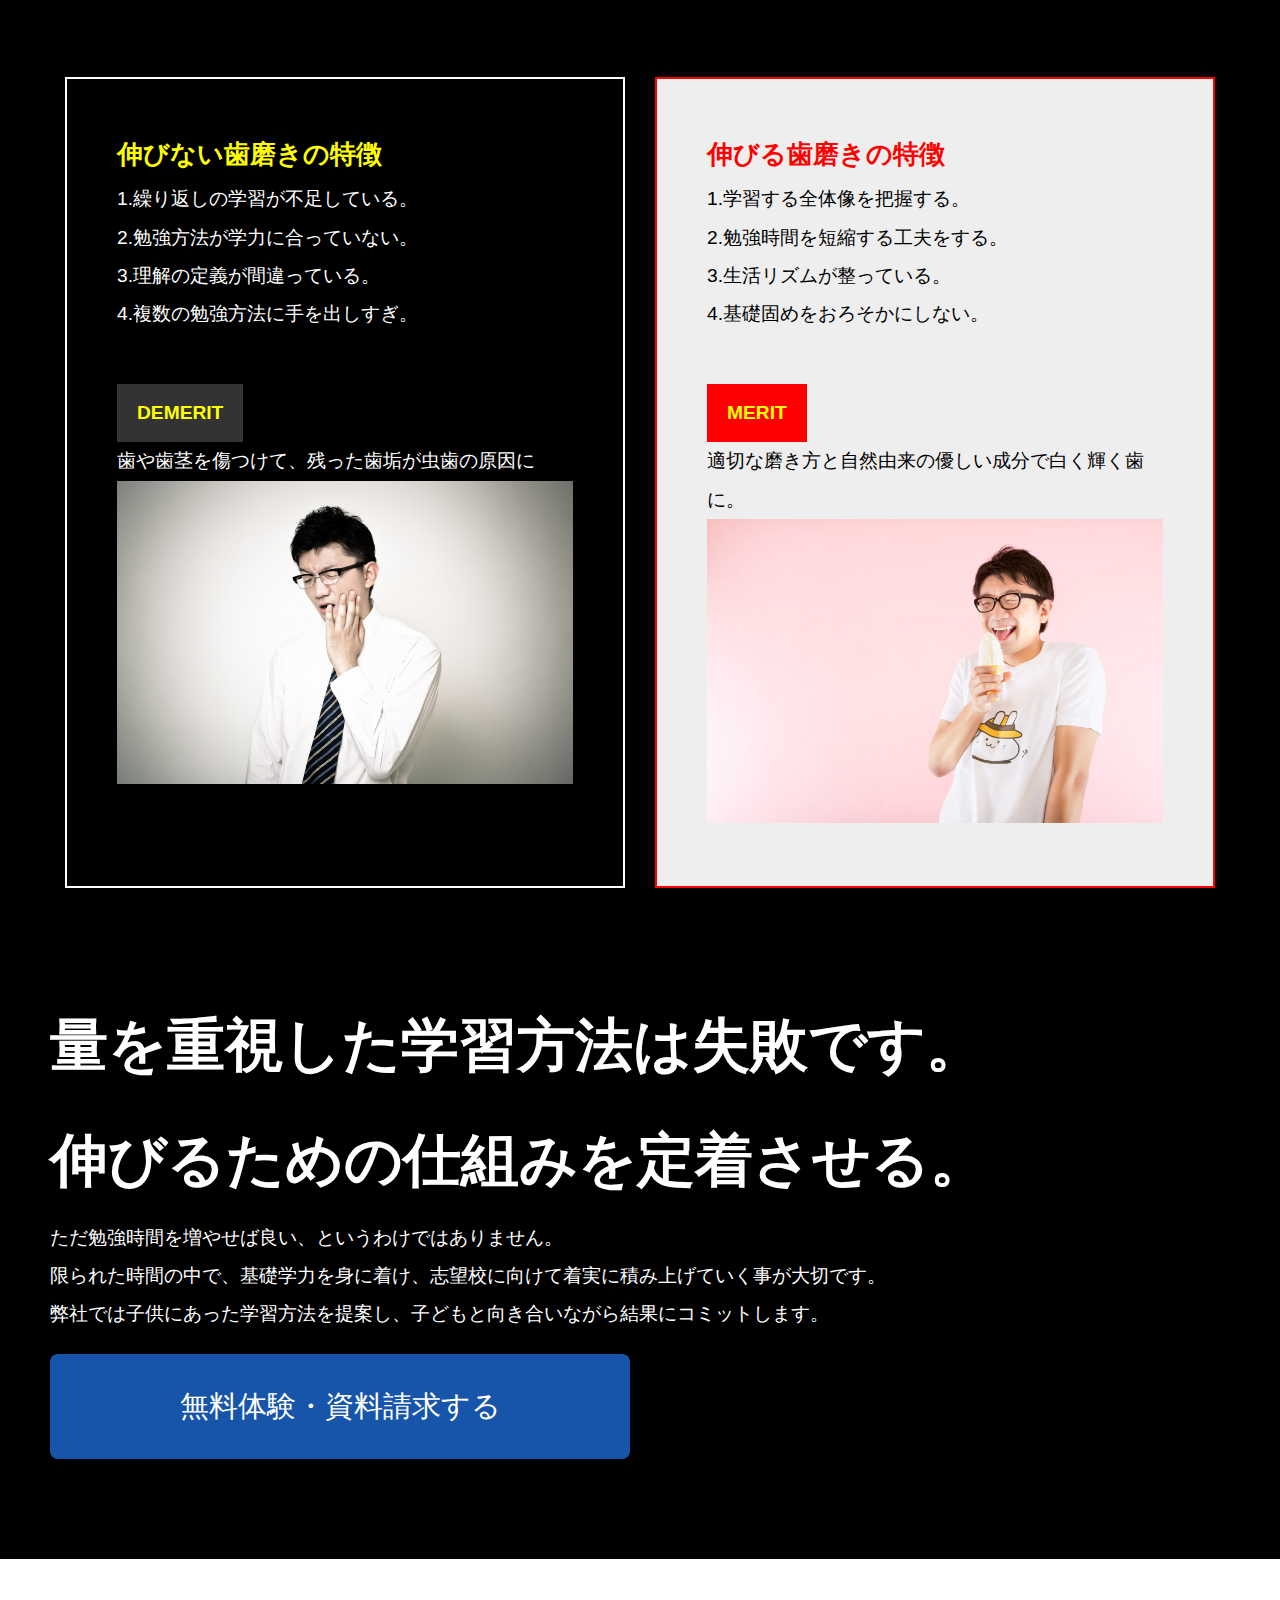
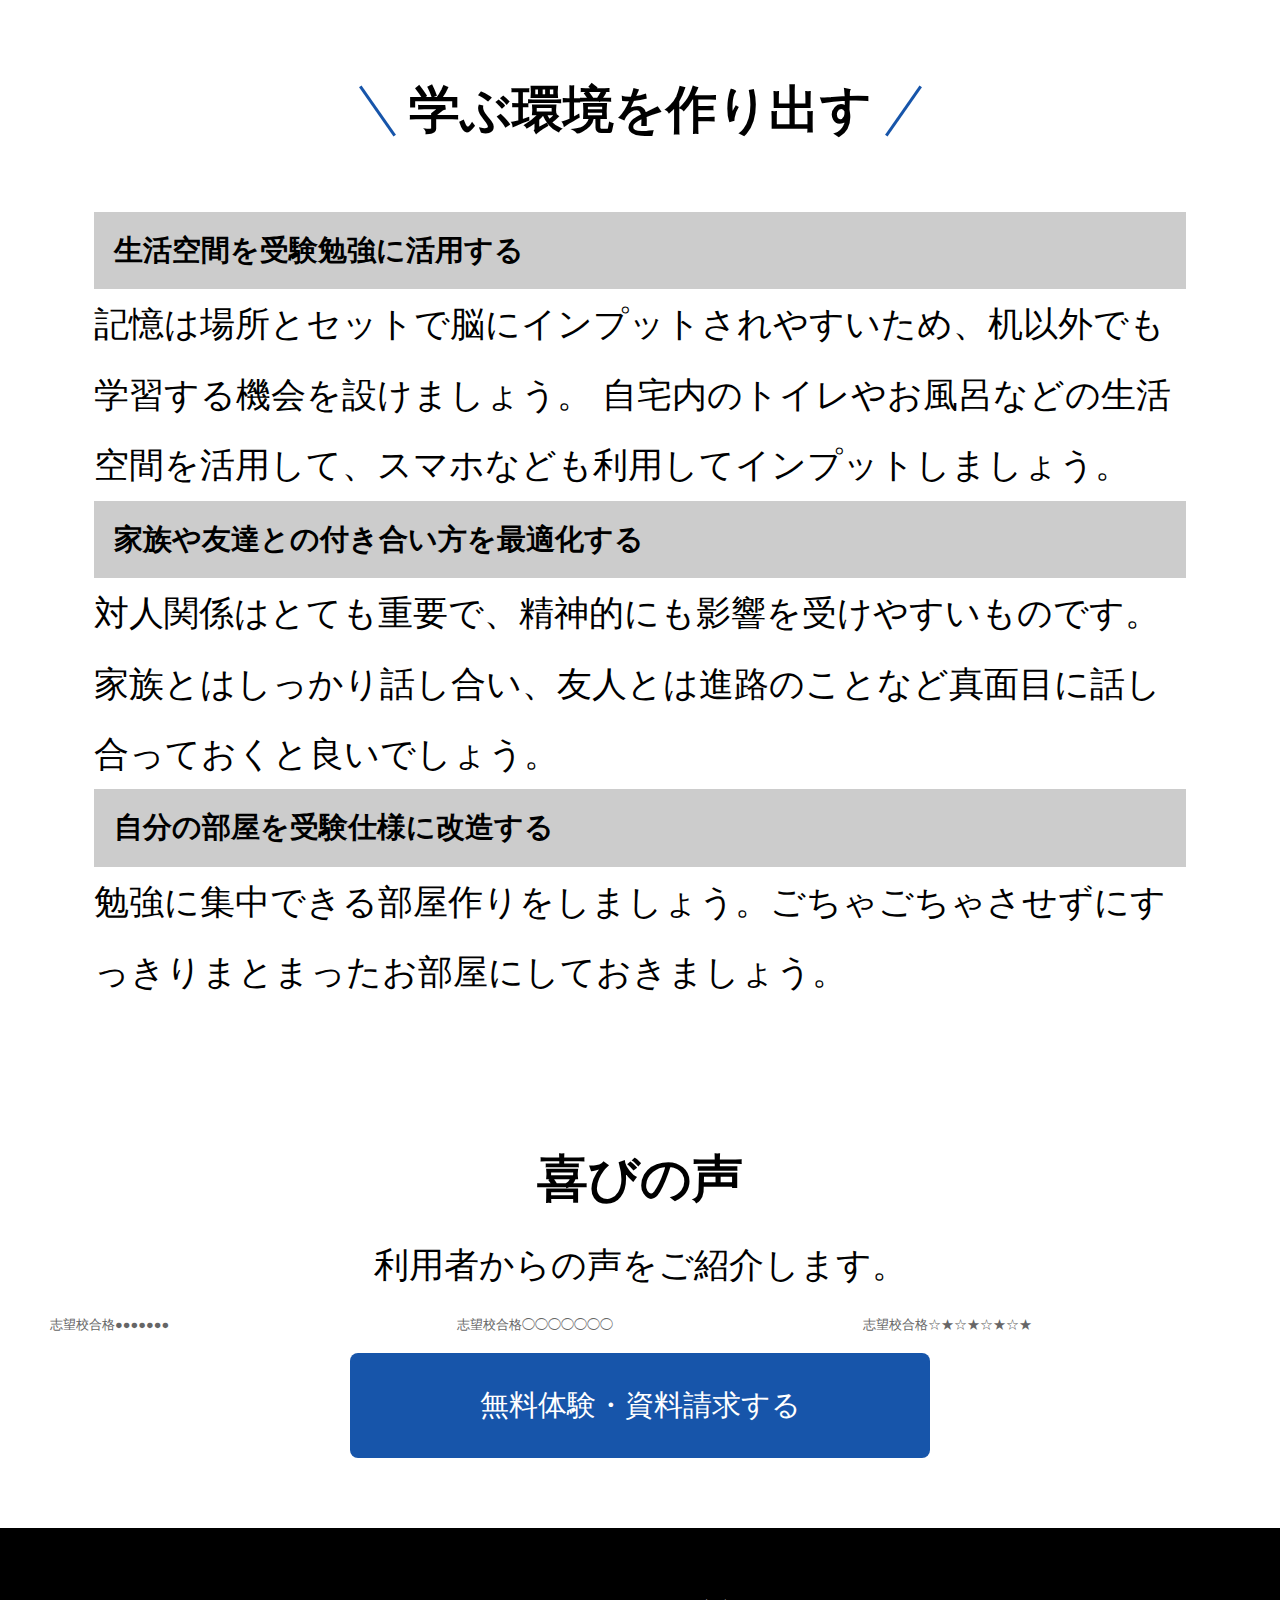
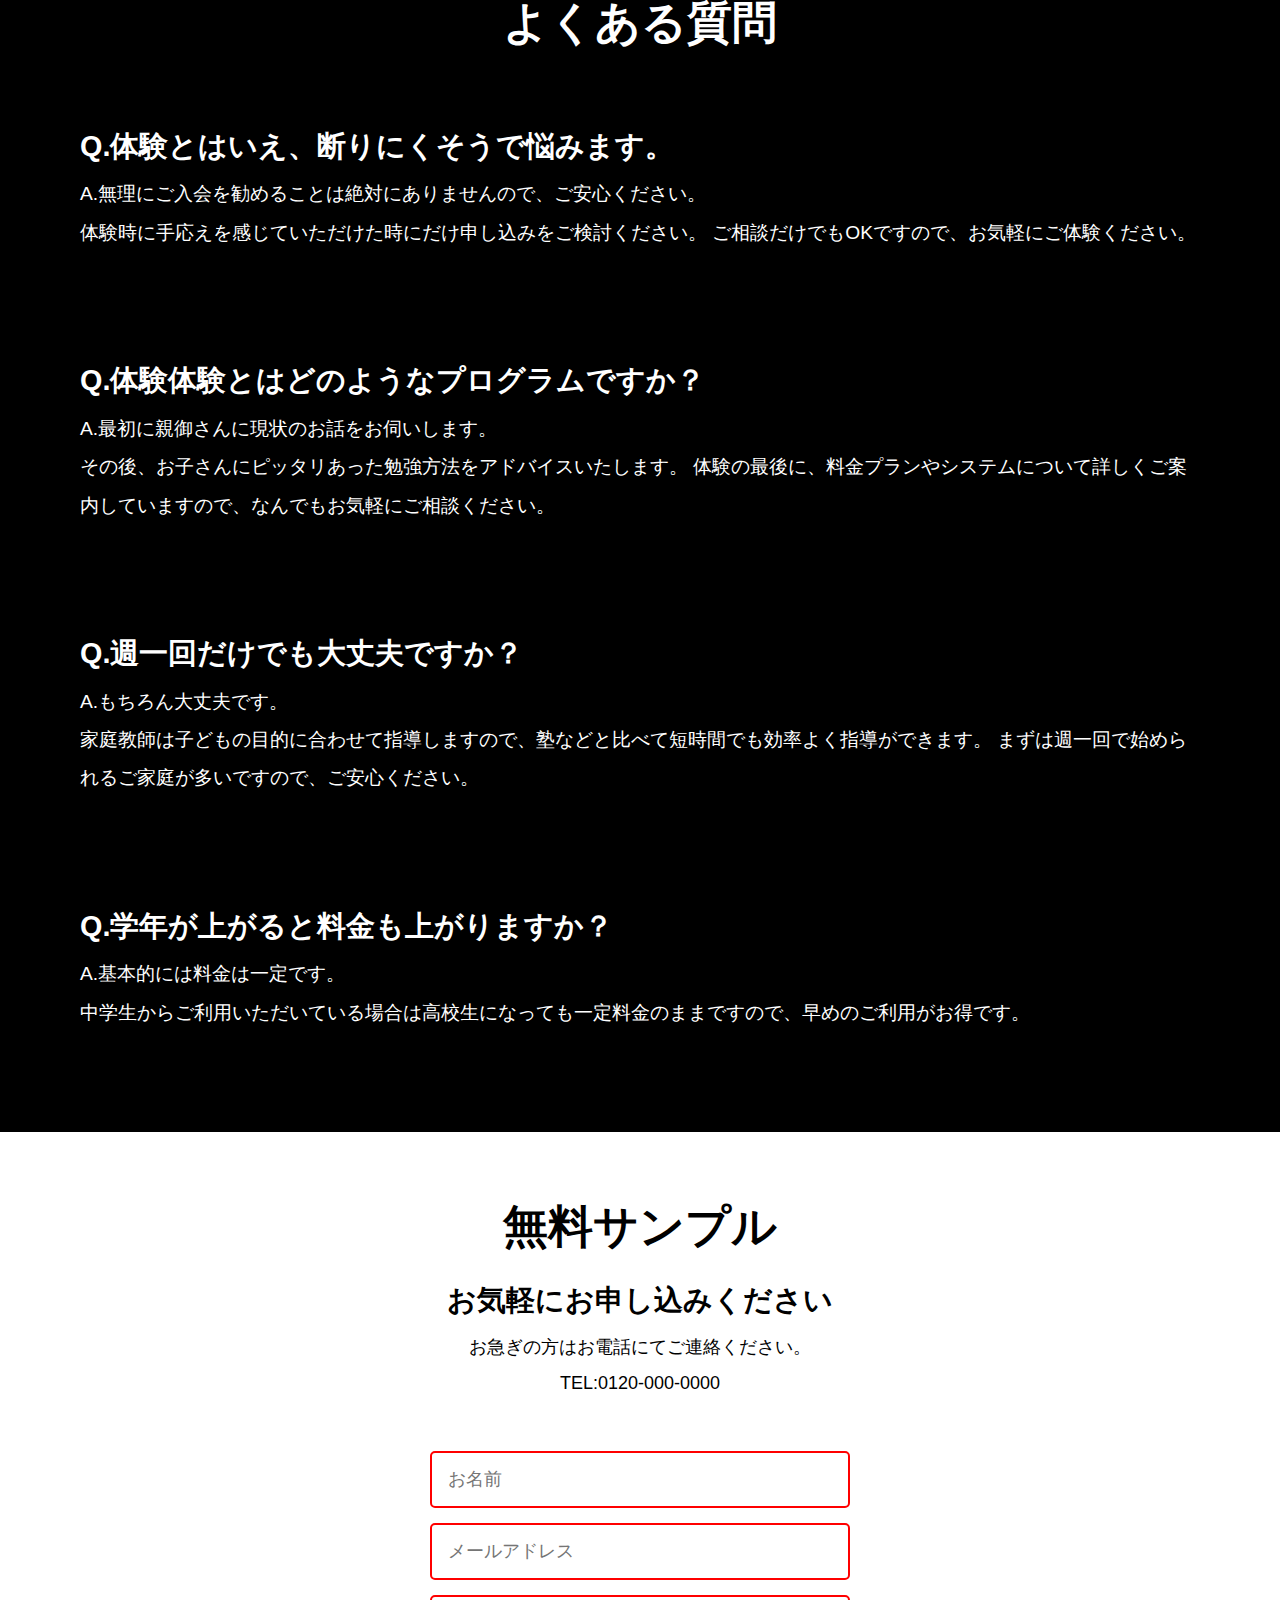
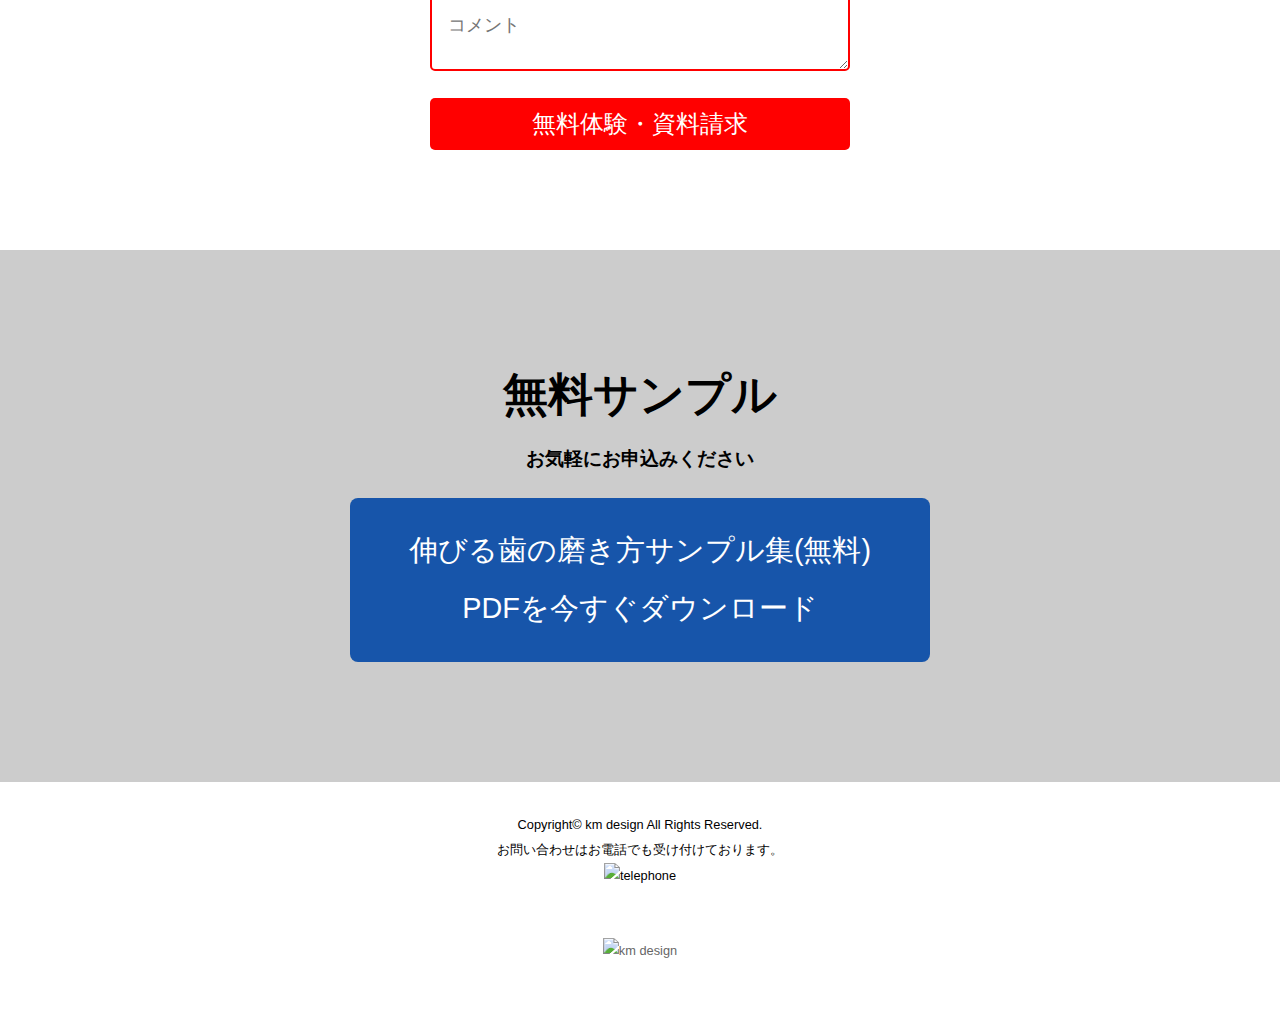
==== commit 0d0fb603: "Add files via upload" ====
--- a/web/index.html
+++ b/web/index.html
@@ -12,7 +12,7 @@
 <div id="container">
 	
 <header>
-<h1 id="logo"><a href="#"><img src="../lp_tutor/images/logo.png" alt="km design"></a></h1>
+<h1 id="logo"><a href="#"><img src= "images/logo.png" alt="km design"></a></h1>
 </header>
 	
 	
@@ -69,7 +69,7 @@
 						<p>3.生活リズムが整っている。</p>
 						<p>4.基礎固めをおろそかにしない。</p>
 				<h5>MERIT</h5>
-						<div class="pointDetail">適切な磨き方と事前由来の優しい成分で白く輝く歯に。</div>
+						<div class="pointDetail">適切な磨き方と自然由来の優しい成分で白く輝く歯に。</div>
 						<img src="images/good.jpg" alt="笑顔">
 				</div>
 			</div>
